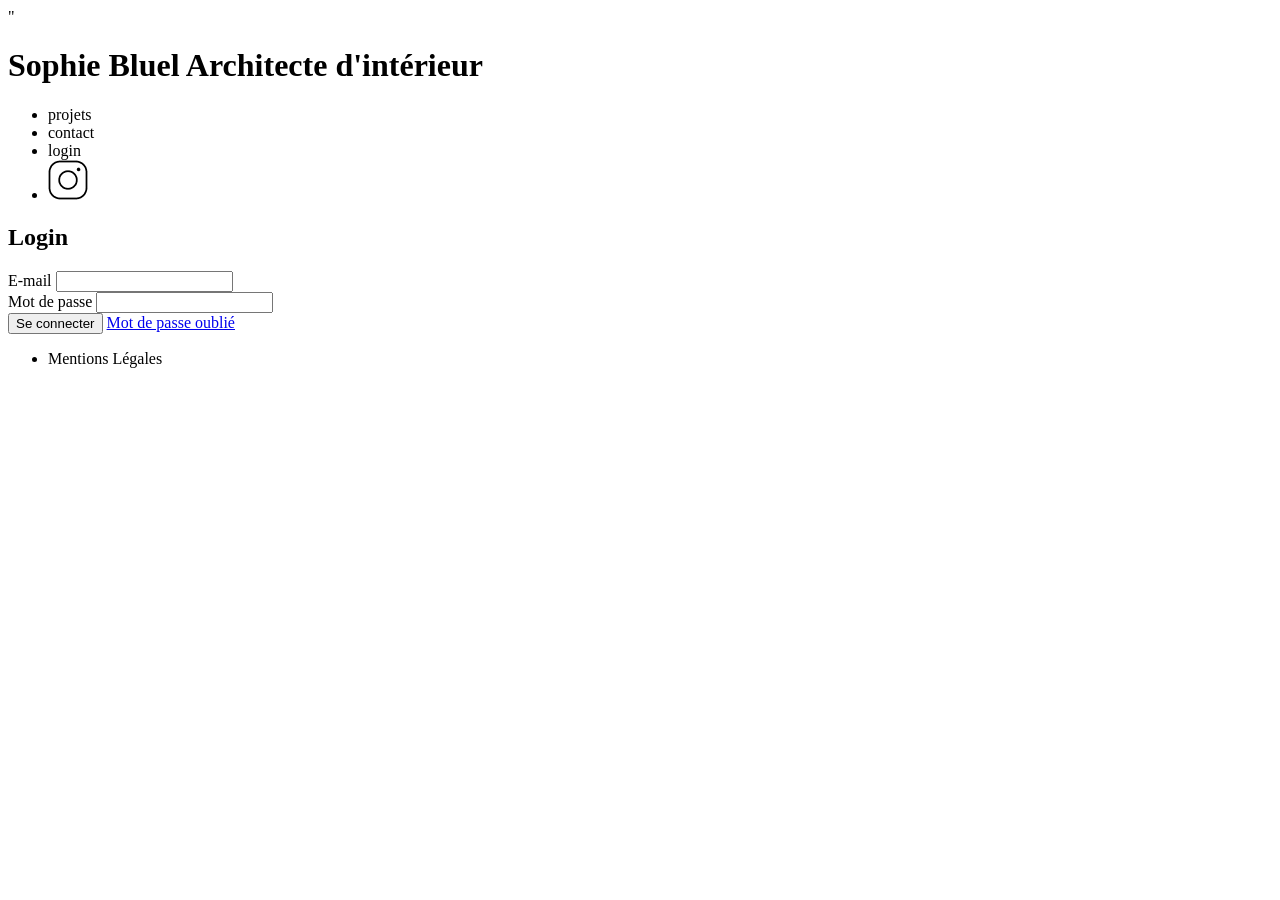
==== FrontEnd/login.html @ 8710f1d5 "Premier commit-mise en place login + API" ====
<!DOCTYPE html>
<html lang="fr">

<head>
	<meta charset="UTF-8">
	<title>Sophie Bluel - Architecte d'intérieur</title>
	<meta name="viewport" content="width=device-width, initial-scale=1.0">
	<link rel="preconnect" href="https://fonts.googleapis.com">
	<link rel="preconnect" href="https://fonts.gstatic.com" crossorigin>
	<link href="https://fonts.googleapis.com/css2?family=Syne:wght@700;800&family=Work+Sans&display=swap"
		rel="stylesheet">
	<meta name="description" content="">
	<link rel="stylesheet" href="./assets/style.css">
	<script src="assets/js/login.js"></script>"
</head>

<body>
	<header>
		<h1>Sophie Bluel <span>Architecte d'intérieur</span></h1>
		<nav>
			<ul>
				<li>projets</li>
				<li>contact</li>
				<li>login</li>
				<li><img src="./assets/icons/instagram.png" alt="Instagram"></li>
			</ul>
		</nav>
	</header>
	<main>
		<h2>Login</h2>

		<form id="login-form">
			<div id="div-email">
				<label for="email">E-mail</label>
				<input type="text" name="email" id="email">
				<p class="error" id="email-error" style="display: none;">Le format de saisi d'email est invalide</p>
			</div>
			<div id="div-password">
				<label for="password">Mot de passe</label>
				<input type="password" name="password" id="password">
			</div>
			<button id="btn-login" type="submit">Se connecter</button>
			<a href="#" id="forgot-psw">Mot de passe oublié</a>
		</form>

	</main>

	<footer>
		<nav>
			<ul>
				<li>Mentions Légales</li>
			</ul>
		</nav>
	</footer>
</body>

</html>
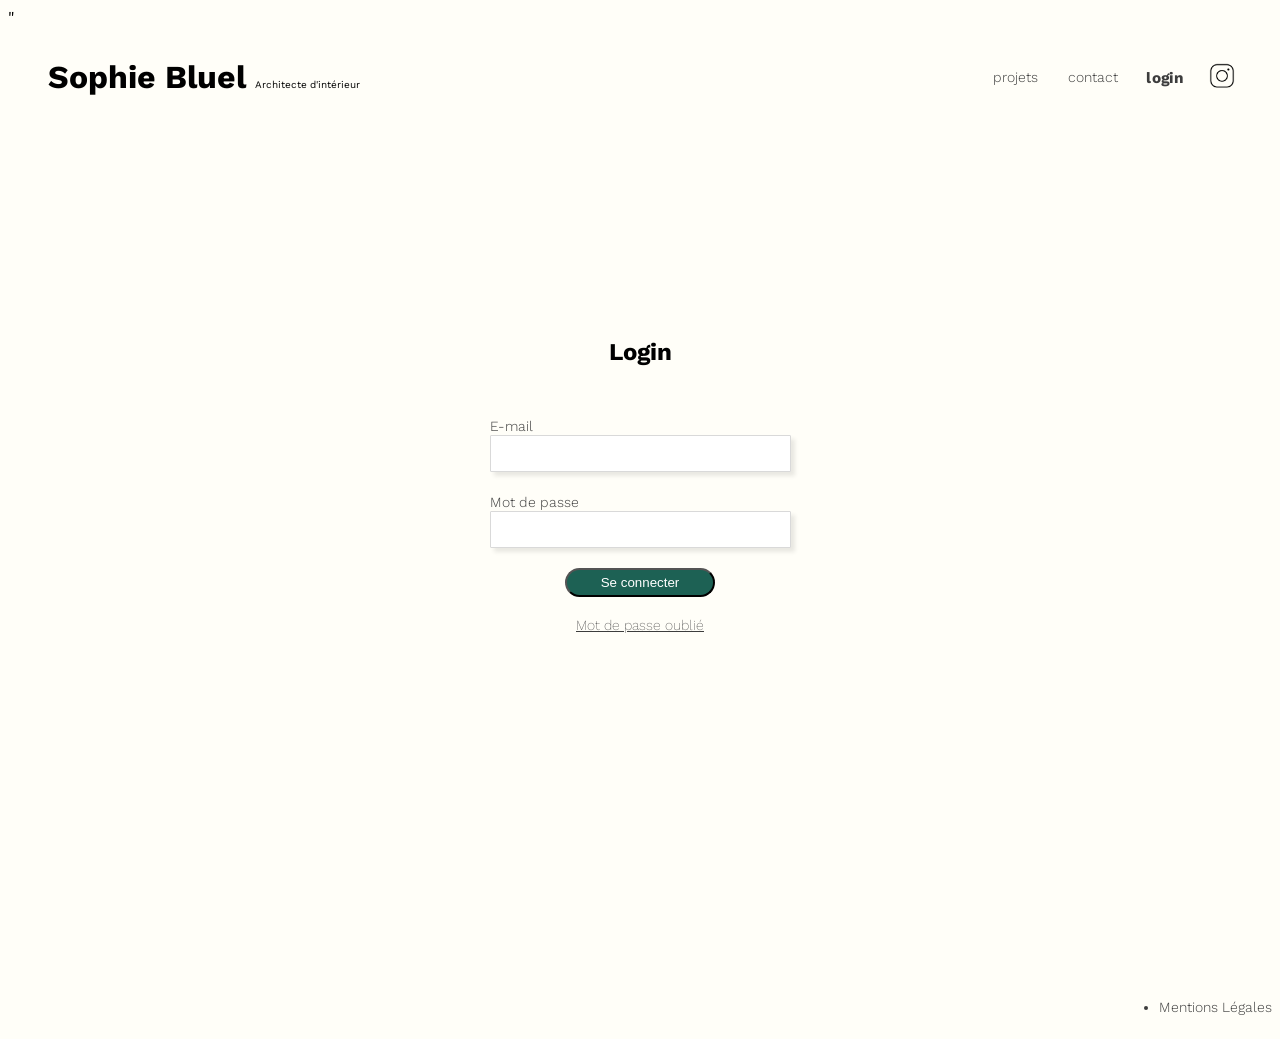
==== commit 7684378e: "stylisation globale de la page de login" ====
--- a/FrontEnd/login.html
+++ b/FrontEnd/login.html
@@ -11,7 +11,8 @@
 		rel="stylesheet">
 	<meta name="description" content="">
 	<link rel="stylesheet" href="./assets/style.css">
-	<script src="assets/js/login.js"></script>"
+	<link rel="stylesheet" href="./assets/style-login.css">
+	<script src="assets/js/login.js" defer></script>"
 </head>
 
 <body>
@@ -21,8 +22,8 @@
 			<ul>
 				<li>projets</li>
 				<li>contact</li>
-				<li>login</li>
-				<li><img src="./assets/icons/instagram.png" alt="Instagram"></li>
+				<li class="active">login</li>
+				<li class="active2"><img class="active2" src="./assets/icons/instagram.png" alt="Instagram"></li>
 			</ul>
 		</nav>
 	</header>
--- a/FrontEnd/assets/style-login.css
+++ b/FrontEnd/assets/style-login.css
@@ -0,0 +1,113 @@
+body{
+    background-color: #fffef8;
+    font-family: 'work sans', sans-serif;
+}
+
+
+header{
+    display: flex;
+    justify-content: space-between;
+    align-items: center;
+    margin: 10px 40px 0 40px;
+}
+header h1 span{
+    font-family: 'work sans', sans-serif;
+    font-weight: 400;
+    font-size: 10px;
+    font-style: regular;
+}
+header nav ul {
+    display: flex;
+    align-items: center;
+    gap: 30px;
+    list-style-type: none;
+    color: #3d3d3d;
+    font-family: 'work sans', sans-serif;
+    font-size: 14px;
+    font-weight: 300;
+    font-style: regular;
+}
+.active, .active2{
+    transform: scale(1.1);
+    font-weight: 700;
+    font-style: semi-bold;
+}
+header nav img{
+    width:20px;
+    height: auto;
+    cursor:pointer;
+}
+
+main{
+    display: flex;
+    flex-direction: column;
+    align-items: center;
+    margin-top: 200px;
+    gap: 30px;
+}
+
+form{
+    display : flex;
+    flex-direction: column;
+    gap: 20px;
+    width:300px;
+}
+form label{
+    color:#3d3d3d;
+    font-family: 'work sans', sans-serif;
+    font-size: 14px;
+    font-weight: 300;
+    font-style: medium;
+
+}
+input{
+    display: flex;
+    flex-direction: column;
+    width: 279px;
+    padding: 10px;
+    border: 1px solid #d9d9d9;
+    border-radius : 1px;
+    box-shadow: 4px 4px 4px rgba(0, 0, 0, 0.09);
+}
+
+input .email .passwoerd{}
+
+form button{
+    align-self: center;
+    width: 150px;
+    padding: 5px 4px 5px 4px;
+    border-radius: 20px;
+    background-color: #1D6154;
+    color: white;
+}
+form button:hover{
+    background-color: #1D6154;
+    color: white;
+    cursor: pointer;
+}
+
+
+
+a{
+    text-align: center;
+    color :#3d3d3d;
+    font-family: 'Work Sans', sans-serif;
+    font-size: 14px;
+    font-weight: 200;
+
+
+}
+
+footer{
+    display: flex;
+    justify-content: right;
+    max-width: 1440px;
+    margin-top: 350px;
+}
+footer li{
+    color :#3d3d3d;
+    font-family: 'work sans', sans-serif;
+    font-size: 14px;
+    font-weight: 300;
+    font-style: light;
+}
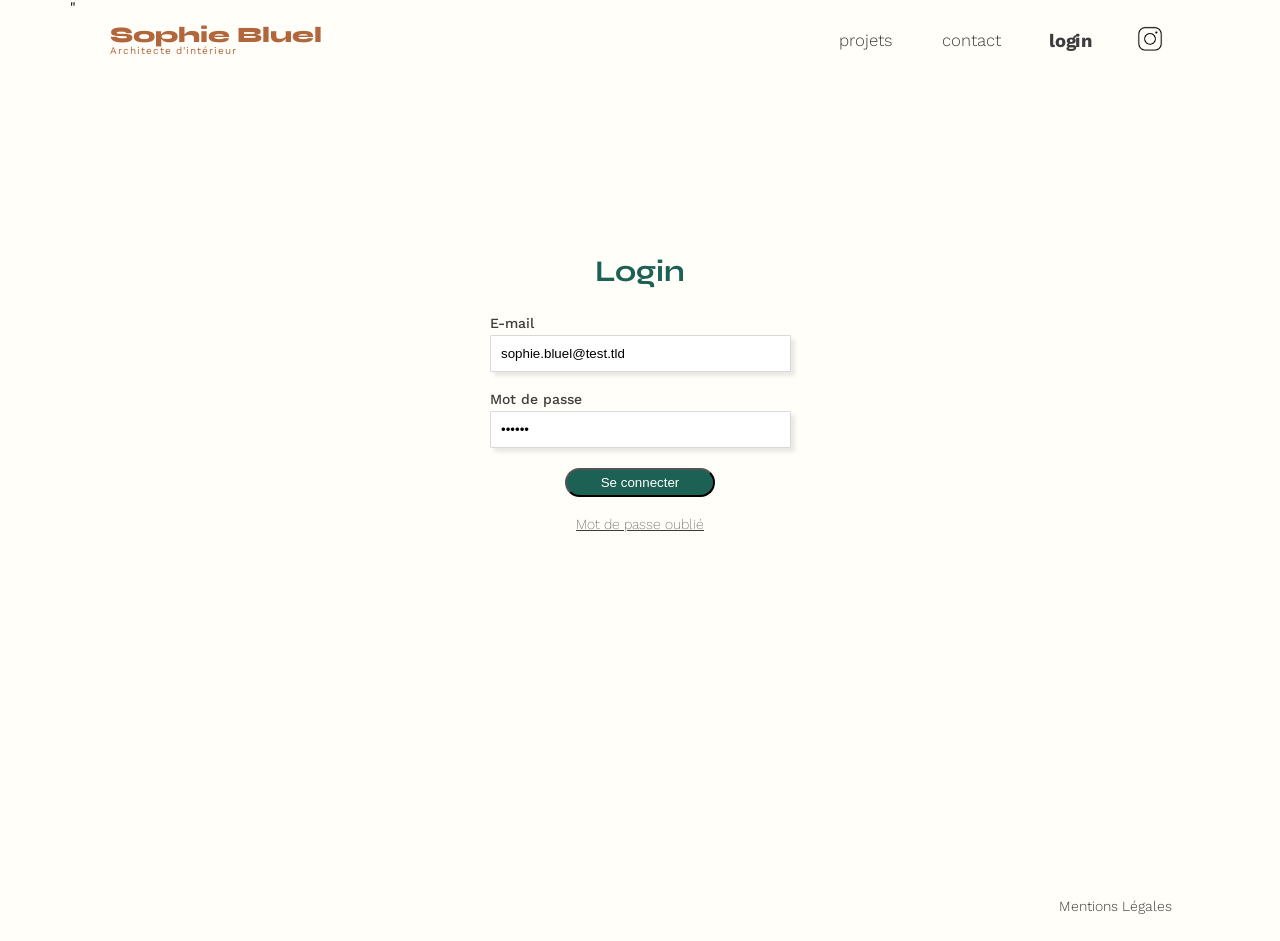
==== commit dfd1b58b: "modification final : ajout modal part 1 et part 2 stylisation de l'interface ajout des photo de la p" ====
--- a/FrontEnd/login.html
+++ b/FrontEnd/login.html
@@ -33,12 +33,12 @@
 		<form id="login-form">
 			<div id="div-email">
 				<label for="email">E-mail</label>
-				<input type="text" name="email" id="email">
+				<input type="text" name="email" id="email" value="sophie.bluel@test.tld">
 				<p class="error" id="email-error" style="display: none;">Le format de saisi d'email est invalide</p>
 			</div>
 			<div id="div-password">
 				<label for="password">Mot de passe</label>
-				<input type="password" name="password" id="password">
+				<input type="password" name="password" id="password" value="S0phie">
 			</div>
 			<button id="btn-login" type="submit">Se connecter</button>
 			<a href="#" id="forgot-psw">Mot de passe oublié</a>
--- a/FrontEnd/assets/style.css
+++ b/FrontEnd/assets/style.css
@@ -0,0 +1,337 @@
+/* http://meyerweb.com/eric/tools/css/reset/
+   v2.0 | 20110126
+   License: none (public domain)
+*/
+
+html, body, div, span, applet, object, iframe,
+h1, h2, h3, h4, h5, h6, p, blockquote, pre,
+a, abbr, acronym, address, big, cite, code,
+del, dfn, em, img, ins, kbd, q, s, samp,
+small, strike, strong, sub, sup, tt, var,
+b, u, i, center,
+dl, dt, dd, ol, ul, li,
+fieldset, form, label, legend,
+table, caption, tbody, tfoot, thead, tr, th, td,
+article, aside, canvas, details, embed,
+figure, figcaption, footer, header, hgroup,
+menu, nav, output, ruby, section, summary,
+time, mark, audio, video {
+	margin: 0;
+	padding: 0;
+	border: 0;
+	font-size: 100%;
+	font: inherit;
+	vertical-align: baseline;
+}
+/* HTML5 display-role reset for older browsers */
+article, aside, details, figcaption, figure,
+footer, header, hgroup, menu, nav, section {
+	display: block;
+}
+body {
+	line-height: 1;
+}
+
+#edition-mode {
+	display: none;
+	justify-content: center;
+	align-items: center;
+	background-color: black;
+	color: white;
+	height: 5px;
+}
+ol, ul {
+	list-style: none;
+}
+blockquote, q {
+	quotes: none;
+}
+blockquote:before, blockquote:after,
+q:before, q:after {
+	content: '';
+	content: none;
+}
+table {
+	border-collapse: collapse;
+	border-spacing: 0;
+}
+/** end reset css**/
+body {
+	max-width: 1140px;
+	margin:auto;
+	font-family: 'Work Sans' ;
+	font-size: 14px;
+}
+header {
+	display: flex;
+	justify-content: space-between;
+	margin: 50px 0
+}
+section {
+	margin: 50px 0
+}
+
+h1{
+	display: flex;
+	flex-direction: column;
+	font-family: 'Syne';
+	font-size: 22px;
+	font-weight: 800;
+	color: #B1663C
+}
+
+h1 > span {
+	font-family: 'Work Sans';
+	font-size:10px;
+	letter-spacing: 0.1em;
+;
+}
+
+h2{
+	font-family: 'Syne';
+	font-weight: 700;
+	font-size: 30px;
+	color: #1D6154
+}
+nav ul {
+	display: flex;
+	align-items: center;
+	list-style-type: none;
+
+}
+nav li {
+	padding: 0 10px;
+	font-size: 1.2em;
+}
+
+li:hover {
+	color: #B1663C;
+}
+#introduction {
+	display: flex;
+	align-items: center;
+}
+#introduction figure {
+	flex: 1
+}
+#introduction img {
+	display: block;
+	margin: auto;
+	width: 80%;
+}
+
+#introduction article {
+	flex: 1
+}
+#introduction h2 {
+	margin-bottom: 1em;
+}
+
+#introduction p {
+	margin-bottom: 0.5em;
+}
+#portfolio h2 {
+	text-align: center;
+	margin-bottom: 1em;
+}
+.gallery {
+	width: 100%;
+	display: grid;
+	grid-template-columns: 1fr 1fr 1fr;
+	grid-column-gap: 20px;
+	grid-row-gap: 20px;
+}
+
+.gallery img {
+	width: 100%;
+
+}
+
+.hidden{
+	display:none;
+}
+
+
+#contact {
+	width: 50%;
+margin: auto;
+}
+#contact > * {
+	text-align: center;
+
+}
+#contact h2{
+	margin-bottom: 20px;
+}
+#contact form {
+	text-align: left;
+	margin-top:30px;
+	display: flex;
+	flex-direction: column;
+}
+
+#contact input {
+	height: 50px;
+	font-size: 1.2em;
+	border: none;
+	box-shadow: 0px 4px 14px rgba(0, 0, 0, 0.09);
+}
+#contact label {
+	margin: 2em 0 1em 0;
+}
+#contact textarea {
+	border: none;
+	box-shadow: 0px 4px 14px rgba(0, 0, 0, 0.09);
+}
+
+input[type="submit"]{
+	font-family: 'Syne';
+	font-weight: 700;
+	color: white;
+	background-color: #1D6154;
+	margin : 2em auto ;
+	width: 180px;
+	text-align: center;
+	border-radius: 60px ;
+}
+
+footer nav ul {
+	display: flex;
+	justify-content: flex-end;
+	margin: 2em
+}
+
+.img-modal{
+	max-height: 150px;
+	max-width : 150px;
+}
+
+#modal{
+	width:630px;
+	max-width: 90%;
+	border: none;
+	border-radius: 10px;
+	box-shadow: 0 10px 30px rgba (0, 0, 0, 0.2);
+	padding: 70px;
+	overflow: hidden;
+}
+
+#modal-part-1
+#modal-part-2{
+	padding :26px 40px 40px;
+	position: relative;
+}
+
+.icone-close{
+	display: flex;
+	justify-content: flex-end;
+	text-decoration: none;
+	color:black;
+	font-size:18px;
+	cursor:pointer;
+	margin-bottom : 20px;
+}
+
+#div-icon-close-pt2{
+	display: flex;
+	justify-content: space-between;
+	align-items: center;
+	margin-bottom: 20px;
+}
+
+#icon-back{
+	text-decoration: none;
+	color: black;
+	font-size: 18px;
+	cursor: pointer;
+}
+
+#modal h3 {
+	text-align: center;
+	font-size: 26px;
+	font-weight: 400;
+	margin-bottom: 40px;
+	margin-top: 20px;
+}
+
+#gallery-modal{
+	display: grid;
+	grid-template-columns: repeat(5,1fr);
+	gap: 20px 10px;
+	margin-bottom: 40px;
+}
+
+#gallery-modal figure{
+	margin: 0;
+}
+#gallery-modal img{
+	display: block;
+	width: 100%;
+	height:110px;
+	object-fit: cover;
+}
+#gallery-modal .delete-icon{
+	position: absolute;
+	top: 6px;
+	right: 6px;
+	background: black;
+	color:white;
+	font-size: 10px;
+	padding: 4px;
+	border-radius: 3px;
+	cursor: pointer;
+}
+
+#div-btn-modal,
+#form-ajout-work{
+	border-top:1px solid #dcdcdc;
+	padding-top:35px;
+}
+
+#btn-add,
+#form-ajout-work button{
+	display: block;
+	margin:0 auto;
+	width: 237px;
+	height: 36px;
+	border: none;
+	border-radius: 60px;
+	background-color: #1d6154;
+	color: white;
+	font-family: inherit;
+	font-size: 14px;
+	cursor: pointer;
+}
+
+#btn-add:hover,
+#form-ajout-work button:hover{
+	background-color: #14473d;
+}
+
+#form-ajout-work{
+	display: flex;
+	flex-direction: column;
+	align-items: center;
+	gap: 20px;
+}
+#form-ajout-work input[type="file"]{
+	background: #e8f1f6;
+	padding: 30px;
+	border-radius:6px;
+}
+
+#form-ajout-work input[type="texte"]
+#form-ajout-work select{
+	height: 50px;
+	border: none;
+	box-shadow: 0 4px 14px rgba(0,0,0,0.02);
+	padding: 0 16px;
+	font-size: 14px;
+	outline: none;
+}
+#form-ajout-work label{
+	font-size: 14px;
+	font-weight: 500;
+	color: #3d3d3d;
+	margin-bottom: -12px;
+}
--- a/FrontEnd/assets/style-login.css
+++ b/FrontEnd/assets/style-login.css
@@ -1,6 +1,6 @@
 body{
     background-color: #fffef8;
-    font-family: 'work sans', sans-serif;
+    font-family: 'Work Sans', sans-serif;
 }
 
 
@@ -11,10 +11,9 @@
     margin: 10px 40px 0 40px;
 }
 header h1 span{
-    font-family: 'work sans', sans-serif;
+    font-family: 'Work Sans', sans-serif;
     font-weight: 400;
     font-size: 10px;
-    font-style: regular;
 }
 header nav ul {
     display: flex;
@@ -22,15 +21,13 @@
     gap: 30px;
     list-style-type: none;
     color: #3d3d3d;
-    font-family: 'work sans', sans-serif;
+    font-family: 'Work Sans', sans-serif;
     font-size: 14px;
     font-weight: 300;
-    font-style: regular;
 }
 .active, .active2{
     transform: scale(1.1);
     font-weight: 700;
-    font-style: semi-bold;
 }
 header nav img{
     width:20px;
@@ -52,12 +49,13 @@
     gap: 20px;
     width:300px;
 }
-form label{
+#login-form label{
+    display: block;
     color:#3d3d3d;
-    font-family: 'work sans', sans-serif;
+    font-family: 'Work Sans', sans-serif;
     font-size: 14px;
-    font-weight: 300;
-    font-style: medium;
+    font-weight: 500;
+    margin-bottom: 5px;
 
 }
 input{
@@ -102,11 +100,11 @@
     display: flex;
     justify-content: right;
     max-width: 1440px;
-    margin-top: 350px;
+    margin-top: 340px;
 }
 footer li{
     color :#3d3d3d;
-    font-family: 'work sans', sans-serif;
+    font-family: 'Work Sans', sans-serif;
     font-size: 14px;
     font-weight: 300;
     font-style: light;
